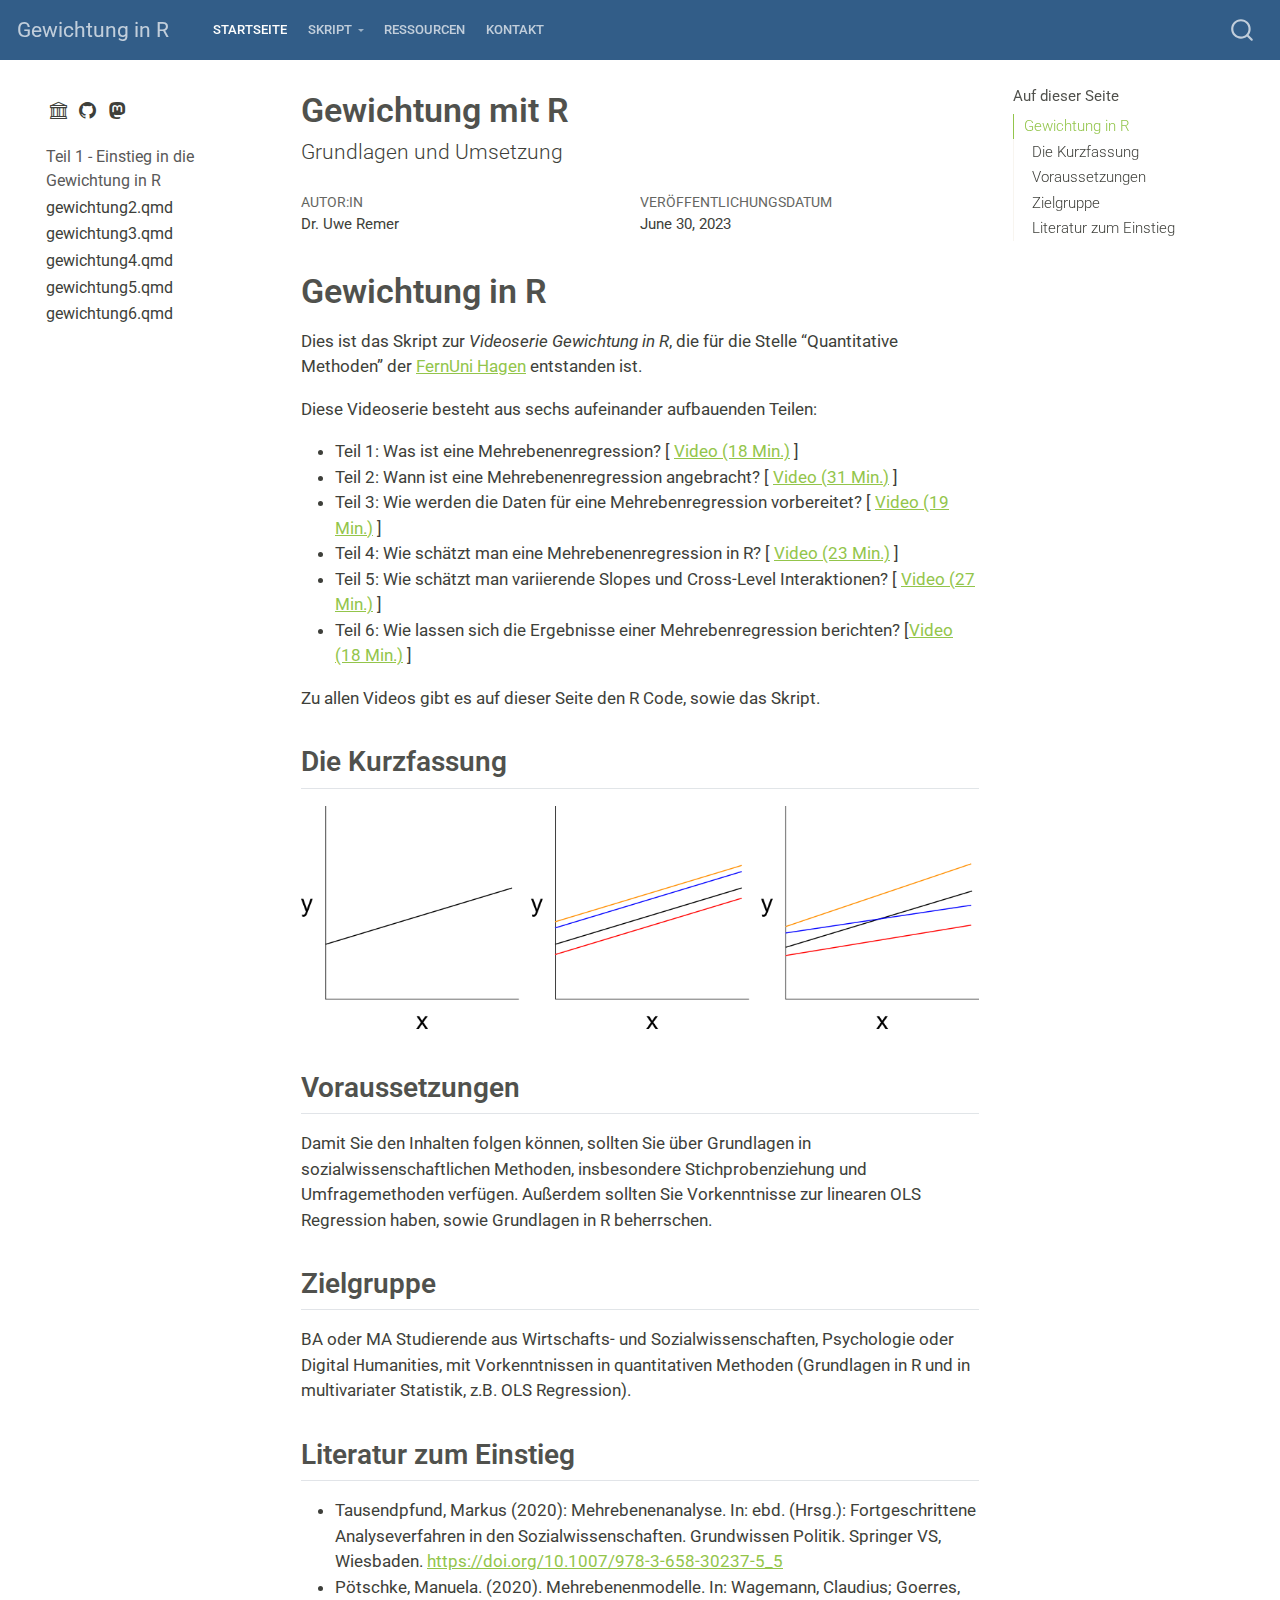
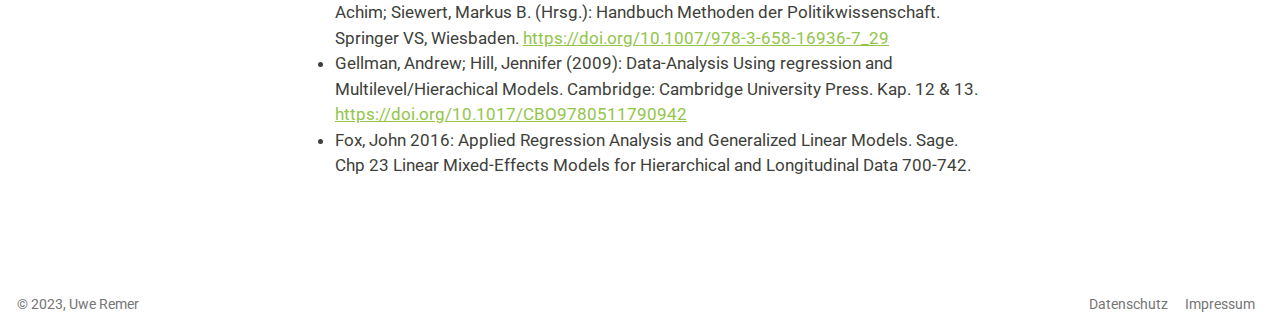
==== docs/index.html @ 3b548ae5 "init" ====
<!DOCTYPE html>
<html xmlns="http://www.w3.org/1999/xhtml" lang="de-DE" xml:lang="de-DE"><head>

<meta charset="utf-8">
<meta name="generator" content="quarto-1.2.269">

<meta name="viewport" content="width=device-width, initial-scale=1.0, user-scalable=yes">

<meta name="author" content="Dr.&nbsp;Uwe Remer">
<meta name="dcterms.date" content="2023-06-30">

<title>Gewichtung in R - Gewichtung mit R</title>
<style>
code{white-space: pre-wrap;}
span.smallcaps{font-variant: small-caps;}
div.columns{display: flex; gap: min(4vw, 1.5em);}
div.column{flex: auto; overflow-x: auto;}
div.hanging-indent{margin-left: 1.5em; text-indent: -1.5em;}
ul.task-list{list-style: none;}
ul.task-list li input[type="checkbox"] {
  width: 0.8em;
  margin: 0 0.8em 0.2em -1.6em;
  vertical-align: middle;
}
</style>


<script src="site_libs/quarto-nav/quarto-nav.js"></script>
<script src="site_libs/quarto-nav/headroom.min.js"></script>
<script src="site_libs/clipboard/clipboard.min.js"></script>
<script src="site_libs/quarto-search/autocomplete.umd.js"></script>
<script src="site_libs/quarto-search/fuse.min.js"></script>
<script src="site_libs/quarto-search/quarto-search.js"></script>
<meta name="quarto:offset" content="./">
<script src="site_libs/quarto-html/quarto.js"></script>
<script src="site_libs/quarto-html/popper.min.js"></script>
<script src="site_libs/quarto-html/tippy.umd.min.js"></script>
<script src="site_libs/quarto-html/anchor.min.js"></script>
<link href="site_libs/quarto-html/tippy.css" rel="stylesheet">
<link href="site_libs/quarto-html/quarto-syntax-highlighting.css" rel="stylesheet" id="quarto-text-highlighting-styles">
<script src="site_libs/bootstrap/bootstrap.min.js"></script>
<link href="site_libs/bootstrap/bootstrap-icons.css" rel="stylesheet">
<link href="site_libs/bootstrap/bootstrap.min.css" rel="stylesheet" id="quarto-bootstrap" data-mode="light">
<script id="quarto-search-options" type="application/json">{
  "location": "navbar",
  "copy-button": false,
  "collapse-after": 3,
  "panel-placement": "end",
  "type": "overlay",
  "limit": 20,
  "language": {
    "search-no-results-text": "Keine Treffer",
    "search-matching-documents-text": "Treffer",
    "search-copy-link-title": "Link in die Suche kopieren",
    "search-hide-matches-text": "Zusätzliche Treffer verbergen",
    "search-more-match-text": "weitere Treffer in diesem Dokument",
    "search-more-matches-text": "weitere Treffer in diesem Dokument",
    "search-clear-button-title": "Zurücksetzen",
    "search-detached-cancel-button-title": "Abbrechen",
    "search-submit-button-title": "Abschicken"
  }
}</script>


<link rel="stylesheet" href="styles.css">
<meta property="og:title" content="Gewichtung in R">
<meta property="og:description" content="6-teilige Videoreihe zum Thema Gewichtung in R">
<meta property="og:image" content="https://uweremer.github.io/gewichtung/Grafiken/gewichtung.png">
<meta property="og:site-name" content="Gewichtung in R">
<meta property="og:locale" content="de_DE">
<meta name="twitter:title" content="Gewichtung in R">
<meta name="twitter:description" content="6-teilige Videoreihe zum Thema Gewichtung in R">
<meta name="twitter:image" content="https://uweremer.github.io/gewichtung/Grafiken/gewichtung.png">
<meta name="twitter:creator" content="@uweremerbollow">
<meta name="twitter:card" content="summary_large_image">
</head>

<body class="nav-sidebar floating nav-fixed">

<div id="quarto-search-results"></div>
  <header id="quarto-header" class="headroom fixed-top">
    <nav class="navbar navbar-expand-lg navbar-dark ">
      <div class="navbar-container container-fluid">
      <div class="navbar-brand-container">
    <a class="navbar-brand" href="./index.html">
    <span class="navbar-title">Gewichtung in R</span>
    </a>
  </div>
          <button class="navbar-toggler" type="button" data-bs-toggle="collapse" data-bs-target="#navbarCollapse" aria-controls="navbarCollapse" aria-expanded="false" aria-label="Toggle navigation" onclick="if (window.quartoToggleHeadroom) { window.quartoToggleHeadroom(); }">
  <span class="navbar-toggler-icon"></span>
</button>
          <div class="collapse navbar-collapse" id="navbarCollapse">
            <ul class="navbar-nav navbar-nav-scroll me-auto">
  <li class="nav-item">
    <a class="nav-link active" href="./index.html" aria-current="page">
 <span class="menu-text">Startseite</span></a>
  </li>  
  <li class="nav-item dropdown ">
    <a class="nav-link dropdown-toggle" href="#" id="nav-menu-skript" role="button" data-bs-toggle="dropdown" aria-expanded="false">
 <span class="menu-text">Skript</span>
    </a>
    <ul class="dropdown-menu" aria-labelledby="nav-menu-skript">    
        <li>
    <a class="dropdown-item" href="./gewichtung1.html">
 <span class="dropdown-text">Teil 1 - Einstieg in die Gewichtung in R</span></a>
  </li>  
        <li class="dropdown-header">gewichtung2.qmd</li>
        <li class="dropdown-header">gewichtung3.qmd</li>
        <li class="dropdown-header">gewichtung4.qmd</li>
        <li class="dropdown-header">gewichtung5.qmd</li>
        <li class="dropdown-header">gewichtung6.qmd</li>
    </ul>
  </li>
  <li class="nav-item">
    <a class="nav-link" href="./ressourcen.qmd">
 <span class="menu-text">Ressourcen</span></a>
  </li>  
  <li class="nav-item">
    <a class="nav-link" href="./about.html">
 <span class="menu-text">Kontakt</span></a>
  </li>  
</ul>
              <div id="quarto-search" class="" title="Search"></div>
          </div> <!-- /navcollapse -->
      </div> <!-- /container-fluid -->
    </nav>
  <nav class="quarto-secondary-nav" data-bs-toggle="collapse" data-bs-target="#quarto-sidebar" aria-controls="quarto-sidebar" aria-expanded="false" aria-label="Toggle sidebar navigation" onclick="if (window.quartoToggleHeadroom) { window.quartoToggleHeadroom(); }">
    <div class="container-fluid d-flex justify-content-between">
      <h1 class="quarto-secondary-nav-title">Gewichtung mit R</h1>
      <button type="button" class="quarto-btn-toggle btn" aria-label="Show secondary navigation">
        <i class="bi bi-chevron-right"></i>
      </button>
    </div>
  </nav>
</header>
<!-- content -->
<div id="quarto-content" class="quarto-container page-columns page-rows-contents page-layout-article page-navbar">
<!-- sidebar -->
  <nav id="quarto-sidebar" class="sidebar collapse sidebar-navigation floating overflow-auto">
      <div class="mt-2 flex-shrink-0 align-items-center">
        <div class="sidebar-search">
        <div id="quarto-search" class="" title="Search"></div>
        </div>
        <div class="sidebar-tools-collapse tools-wide">
    <a href="https://www.sowi.uni-stuttgart.de/institut/team/Remer" title="" class="sidebar-tool px-1"><i class="bi bi-bank"></i></a>
    <a href="https://github.com/uweremer/gewichtung" title="" class="sidebar-tool px-1"><i class="bi bi-github"></i></a>
    <a href="https://fediscience.org/@uweremer" title="" class="sidebar-tool px-1"><i class="bi bi-mastodon"></i></a>
</div>
      </div>
    <div class="sidebar-menu-container"> 
    <ul class="list-unstyled mt-1">
        <li class="sidebar-item">
  <div class="sidebar-item-container"> 
  <a href="./gewichtung1.html" class="sidebar-item-text sidebar-link">Teil 1 - Einstieg in die Gewichtung in R</a>
  </div>
</li>
        <li class="sidebar-item">
  gewichtung2.qmd
  </li>
        <li class="sidebar-item">
  gewichtung3.qmd
  </li>
        <li class="sidebar-item">
  gewichtung4.qmd
  </li>
        <li class="sidebar-item">
  gewichtung5.qmd
  </li>
        <li class="sidebar-item">
  gewichtung6.qmd
  </li>
    </ul>
    </div>
</nav>
<!-- margin-sidebar -->
    <div id="quarto-margin-sidebar" class="sidebar margin-sidebar">
        <nav id="TOC" role="doc-toc" class="toc-active">
    <h2 id="toc-title">Auf dieser Seite</h2>
   
  <ul>
  <li><a href="#gewichtung-in-r" id="toc-gewichtung-in-r" class="nav-link active" data-scroll-target="#gewichtung-in-r">Gewichtung in R</a>
  <ul class="collapse">
  <li><a href="#die-kurzfassung" id="toc-die-kurzfassung" class="nav-link" data-scroll-target="#die-kurzfassung">Die Kurzfassung</a></li>
  <li><a href="#voraussetzungen" id="toc-voraussetzungen" class="nav-link" data-scroll-target="#voraussetzungen">Voraussetzungen</a></li>
  <li><a href="#zielgruppe" id="toc-zielgruppe" class="nav-link" data-scroll-target="#zielgruppe">Zielgruppe</a></li>
  <li><a href="#literatur-zum-einstieg" id="toc-literatur-zum-einstieg" class="nav-link" data-scroll-target="#literatur-zum-einstieg">Literatur zum Einstieg</a></li>
  </ul></li>
  </ul>
</nav>
    </div>
<!-- main -->
<main class="content" id="quarto-document-content">

<header id="title-block-header" class="quarto-title-block default">
<div class="quarto-title">
<h1 class="title d-none d-lg-block">Gewichtung mit R</h1>
<p class="subtitle lead">Grundlagen und Umsetzung</p>
</div>



<div class="quarto-title-meta">

    <div>
    <div class="quarto-title-meta-heading">Autor:in</div>
    <div class="quarto-title-meta-contents">
             <p>Dr.&nbsp;Uwe Remer </p>
          </div>
  </div>
    
    <div>
    <div class="quarto-title-meta-heading">Veröffentlichungsdatum</div>
    <div class="quarto-title-meta-contents">
      <p class="date">June 30, 2023</p>
    </div>
  </div>
  
    
  </div>
  

</header>

<section id="gewichtung-in-r" class="level1">
<h1>Gewichtung in R</h1>
<p>Dies ist das Skript zur <em>Videoserie Gewichtung in R</em>, die für die Stelle “Quantitative Methoden” der <a href="https://www.fernuni-hagen.de/">FernUni Hagen</a> entstanden ist.</p>
<p>Diese Videoserie besteht aus sechs aufeinander aufbauenden Teilen:</p>
<ul>
<li>Teil 1: Was ist eine Mehrebenenregression? [ <a href="https://video.fernuni-hagen.de/Play/6076">Video (18 Min.)</a> ]</li>
<li>Teil 2: Wann ist eine Mehrebenenregression angebracht? [ <a href="https://video.fernuni-hagen.de/Play/6077">Video (31 Min.)</a> ]</li>
<li>Teil 3: Wie werden die Daten für eine Mehrebenregression vorbereitet? [ <a href="https://video.fernuni-hagen.de/Play/6078">Video (19 Min.)</a> ]</li>
<li>Teil 4: Wie schätzt man eine Mehrebenenregression in R? [ <a href="https://video.fernuni-hagen.de/Play/6089">Video (23 Min.)</a> ]</li>
<li>Teil 5: Wie schätzt man variierende Slopes und Cross-Level Interaktionen? [ <a href="https://video.fernuni-hagen.de/Play/6147">Video (27 Min.)</a> ]</li>
<li>Teil 6: Wie lassen sich die Ergebnisse einer Mehrebenregression berichten? [<a href="https://video.fernuni-hagen.de/Play/6148">Video (18 Min.)</a> ]</li>
</ul>
<p>Zu allen Videos gibt es auf dieser Seite den R Code, sowie das Skript.</p>
<section id="die-kurzfassung" class="level2">
<h2 class="anchored" data-anchor-id="die-kurzfassung">Die Kurzfassung</h2>
<div class="quarto-figure quarto-figure-left">
<figure class="figure">
<p><img src="./Grafiken/varianten.png" class="img-fluid figure-img"></p>
</figure>
</div>
</section>
<section id="voraussetzungen" class="level2">
<h2 class="anchored" data-anchor-id="voraussetzungen">Voraussetzungen</h2>
<p>Damit Sie den Inhalten folgen können, sollten Sie über Grundlagen in sozialwissenschaftlichen Methoden, insbesondere Stichprobenziehung und Umfragemethoden verfügen. Außerdem sollten Sie Vorkenntnisse zur linearen OLS Regression haben, sowie Grundlagen in R beherrschen.</p>
</section>
<section id="zielgruppe" class="level2">
<h2 class="anchored" data-anchor-id="zielgruppe">Zielgruppe</h2>
<p>BA oder MA Studierende aus Wirtschafts- und Sozialwissenschaften, Psychologie oder Digital Humanities, mit Vorkenntnissen in quantitativen Methoden (Grundlagen in R und in multivariater Statistik, z.B. OLS Regression).</p>
</section>
<section id="literatur-zum-einstieg" class="level2">
<h2 class="anchored" data-anchor-id="literatur-zum-einstieg">Literatur zum Einstieg</h2>
<ul>
<li>Tausendpfund, Markus (2020): Mehrebenenanalyse. In: ebd. (Hrsg.): Fortgeschrittene Analyseverfahren in den Sozialwissenschaften. Grundwissen Politik. Springer VS, Wiesbaden. <a href="https://doi.org/10.1007/978-3-658-30237-5_5" class="uri">https://doi.org/10.1007/978-3-658-30237-5_5</a></li>
<li>Pötschke, Manuela. (2020). Mehrebenenmodelle. In: Wagemann, Claudius; Goerres, Achim; Siewert, Markus B. (Hrsg.): Handbuch Methoden der Politikwissenschaft. Springer VS, Wiesbaden. <a href="https://doi.org/10.1007/978-3-658-16936-7_29" class="uri">https://doi.org/10.1007/978-3-658-16936-7_29</a></li>
<li>Gellman, Andrew; Hill, Jennifer (2009): Data-Analysis Using regression and Multilevel/Hierachical Models. Cambridge: Cambridge University Press. Kap. 12 &amp; 13. <a href="https://doi.org/10.1017/CBO9780511790942" class="uri">https://doi.org/10.1017/CBO9780511790942</a></li>
<li>Fox, John 2016: Applied Regression Analysis and Generalized Linear Models. Sage. Chp 23 Linear Mixed-Effects Models for Hierarchical and Longitudinal Data 700-742.</li>
</ul>


</section>
</section>

</main> <!-- /main -->
<script id="quarto-html-after-body" type="application/javascript">
window.document.addEventListener("DOMContentLoaded", function (event) {
  const toggleBodyColorMode = (bsSheetEl) => {
    const mode = bsSheetEl.getAttribute("data-mode");
    const bodyEl = window.document.querySelector("body");
    if (mode === "dark") {
      bodyEl.classList.add("quarto-dark");
      bodyEl.classList.remove("quarto-light");
    } else {
      bodyEl.classList.add("quarto-light");
      bodyEl.classList.remove("quarto-dark");
    }
  }
  const toggleBodyColorPrimary = () => {
    const bsSheetEl = window.document.querySelector("link#quarto-bootstrap");
    if (bsSheetEl) {
      toggleBodyColorMode(bsSheetEl);
    }
  }
  toggleBodyColorPrimary();  
  const icon = "";
  const anchorJS = new window.AnchorJS();
  anchorJS.options = {
    placement: 'right',
    icon: icon
  };
  anchorJS.add('.anchored');
  const clipboard = new window.ClipboardJS('.code-copy-button', {
    target: function(trigger) {
      return trigger.previousElementSibling;
    }
  });
  clipboard.on('success', function(e) {
    // button target
    const button = e.trigger;
    // don't keep focus
    button.blur();
    // flash "checked"
    button.classList.add('code-copy-button-checked');
    var currentTitle = button.getAttribute("title");
    button.setAttribute("title", "Kopiert");
    let tooltip;
    if (window.bootstrap) {
      button.setAttribute("data-bs-toggle", "tooltip");
      button.setAttribute("data-bs-placement", "left");
      button.setAttribute("data-bs-title", "Kopiert");
      tooltip = new bootstrap.Tooltip(button, 
        { trigger: "manual", 
          customClass: "code-copy-button-tooltip",
          offset: [0, -8]});
      tooltip.show();    
    }
    setTimeout(function() {
      if (tooltip) {
        tooltip.hide();
        button.removeAttribute("data-bs-title");
        button.removeAttribute("data-bs-toggle");
        button.removeAttribute("data-bs-placement");
      }
      button.setAttribute("title", currentTitle);
      button.classList.remove('code-copy-button-checked');
    }, 1000);
    // clear code selection
    e.clearSelection();
  });
  function tippyHover(el, contentFn) {
    const config = {
      allowHTML: true,
      content: contentFn,
      maxWidth: 500,
      delay: 100,
      arrow: false,
      appendTo: function(el) {
          return el.parentElement;
      },
      interactive: true,
      interactiveBorder: 10,
      theme: 'quarto',
      placement: 'bottom-start'
    };
    window.tippy(el, config); 
  }
  const noterefs = window.document.querySelectorAll('a[role="doc-noteref"]');
  for (var i=0; i<noterefs.length; i++) {
    const ref = noterefs[i];
    tippyHover(ref, function() {
      // use id or data attribute instead here
      let href = ref.getAttribute('data-footnote-href') || ref.getAttribute('href');
      try { href = new URL(href).hash; } catch {}
      const id = href.replace(/^#\/?/, "");
      const note = window.document.getElementById(id);
      return note.innerHTML;
    });
  }
  const findCites = (el) => {
    const parentEl = el.parentElement;
    if (parentEl) {
      const cites = parentEl.dataset.cites;
      if (cites) {
        return {
          el,
          cites: cites.split(' ')
        };
      } else {
        return findCites(el.parentElement)
      }
    } else {
      return undefined;
    }
  };
  var bibliorefs = window.document.querySelectorAll('a[role="doc-biblioref"]');
  for (var i=0; i<bibliorefs.length; i++) {
    const ref = bibliorefs[i];
    const citeInfo = findCites(ref);
    if (citeInfo) {
      tippyHover(citeInfo.el, function() {
        var popup = window.document.createElement('div');
        citeInfo.cites.forEach(function(cite) {
          var citeDiv = window.document.createElement('div');
          citeDiv.classList.add('hanging-indent');
          citeDiv.classList.add('csl-entry');
          var biblioDiv = window.document.getElementById('ref-' + cite);
          if (biblioDiv) {
            citeDiv.innerHTML = biblioDiv.innerHTML;
          }
          popup.appendChild(citeDiv);
        });
        return popup.innerHTML;
      });
    }
  }
    var localhostRegex = new RegExp(/^(?:http|https):\/\/localhost\:?[0-9]*\//);
      var filterRegex = new RegExp(/^(?:http:|https:)\/\.github\.io\/uweremer/);
    var isInternal = (href) => {
        return filterRegex.test(href) || localhostRegex.test(href);
    }
    // Inspect non-navigation links and adorn them if external
    var links = window.document.querySelectorAll('a:not(.nav-link):not(.navbar-brand):not(.toc-action):not(.sidebar-link):not(.sidebar-item-toggle):not(.pagination-link):not(.no-external):not([aria-hidden]):not(.dropdown-item)');
    for (var i=0; i<links.length; i++) {
      const link = links[i];
      if (!isInternal(link.href)) {
          // target, if specified
          link.setAttribute("target", "_blank");
      }
    }
});
</script>
</div> <!-- /content -->
<footer class="footer">
  <div class="nav-footer">
    <div class="nav-footer-left">© 2023, Uwe Remer</div>   
    <div class="nav-footer-right">
      <ul class="footer-items list-unstyled">
    <li class="nav-item">
    <a class="nav-link" href="./datenschutz.html">Datenschutz</a>
  </li>  
    <li class="nav-item">
    <a class="nav-link" href="./about.html">Impressum</a>
  </li>  
</ul>
    </div>
  </div>
</footer>



</body></html>
---- docs/site_libs/quarto-html/tippy.css ----
.tippy-box[data-animation=fade][data-state=hidden]{opacity:0}[data-tippy-root]{max-width:calc(100vw - 10px)}.tippy-box{position:relative;background-color:#333;color:#fff;border-radius:4px;font-size:14px;line-height:1.4;white-space:normal;outline:0;transition-property:transform,visibility,opacity}.tippy-box[data-placement^=top]>.tippy-arrow{bottom:0}.tippy-box[data-placement^=top]>.tippy-arrow:before{bottom:-7px;left:0;border-width:8px 8px 0;border-top-color:initial;transform-origin:center top}.tippy-box[data-placement^=bottom]>.tippy-arrow{top:0}.tippy-box[data-placement^=bottom]>.tippy-arrow:before{top:-7px;left:0;border-width:0 8px 8px;border-bottom-color:initial;transform-origin:center bottom}.tippy-box[data-placement^=left]>.tippy-arrow{right:0}.tippy-box[data-placement^=left]>.tippy-arrow:before{border-width:8px 0 8px 8px;border-left-color:initial;right:-7px;transform-origin:center left}.tippy-box[data-placement^=right]>.tippy-arrow{left:0}.tippy-box[data-placement^=right]>.tippy-arrow:before{left:-7px;border-width:8px 8px 8px 0;border-right-color:initial;transform-origin:center right}.tippy-box[data-inertia][data-state=visible]{transition-timing-function:cubic-bezier(.54,1.5,.38,1.11)}.tippy-arrow{width:16px;height:16px;color:#333}.tippy-arrow:before{content:"";position:absolute;border-color:transparent;border-style:solid}.tippy-content{position:relative;padding:5px 9px;z-index:1}
---- docs/site_libs/quarto-html/quarto-syntax-highlighting.css ----
/* quarto syntax highlight colors */
:root {
  --quarto-hl-ot-color: #003B4F;
  --quarto-hl-at-color: #657422;
  --quarto-hl-ss-color: #20794D;
  --quarto-hl-an-color: #5E5E5E;
  --quarto-hl-fu-color: #4758AB;
  --quarto-hl-st-color: #20794D;
  --quarto-hl-cf-color: #003B4F;
  --quarto-hl-op-color: #5E5E5E;
  --quarto-hl-er-color: #AD0000;
  --quarto-hl-bn-color: #AD0000;
  --quarto-hl-al-color: #AD0000;
  --quarto-hl-va-color: #111111;
  --quarto-hl-bu-color: inherit;
  --quarto-hl-ex-color: inherit;
  --quarto-hl-pp-color: #AD0000;
  --quarto-hl-in-color: #5E5E5E;
  --quarto-hl-vs-color: #20794D;
  --quarto-hl-wa-color: #5E5E5E;
  --quarto-hl-do-color: #5E5E5E;
  --quarto-hl-im-color: #00769E;
  --quarto-hl-ch-color: #20794D;
  --quarto-hl-dt-color: #AD0000;
  --quarto-hl-fl-color: #AD0000;
  --quarto-hl-co-color: #5E5E5E;
  --quarto-hl-cv-color: #5E5E5E;
  --quarto-hl-cn-color: #8f5902;
  --quarto-hl-sc-color: #5E5E5E;
  --quarto-hl-dv-color: #AD0000;
  --quarto-hl-kw-color: #003B4F;
}

/* other quarto variables */
:root {
  --quarto-font-monospace: SFMono-Regular, Menlo, Monaco, Consolas, "Liberation Mono", "Courier New", monospace;
}

pre > code.sourceCode > span {
  color: #003B4F;
}

code span {
  color: #003B4F;
}

code.sourceCode > span {
  color: #003B4F;
}

div.sourceCode,
div.sourceCode pre.sourceCode {
  color: #003B4F;
}

code span.ot {
  color: #003B4F;
  font-style: inherit;
}

code span.at {
  color: #657422;
  font-style: inherit;
}

code span.ss {
  color: #20794D;
  font-style: inherit;
}

code span.an {
  color: #5E5E5E;
  font-style: inherit;
}

code span.fu {
  color: #4758AB;
  font-style: inherit;
}

code span.st {
  color: #20794D;
  font-style: inherit;
}

code span.cf {
  color: #003B4F;
  font-style: inherit;
}

code span.op {
  color: #5E5E5E;
  font-style: inherit;
}

code span.er {
  color: #AD0000;
  font-style: inherit;
}

code span.bn {
  color: #AD0000;
  font-style: inherit;
}

code span.al {
  color: #AD0000;
  font-style: inherit;
}

code span.va {
  color: #111111;
  font-style: inherit;
}

code span.bu {
  font-style: inherit;
}

code span.ex {
  font-style: inherit;
}

code span.pp {
  color: #AD0000;
  font-style: inherit;
}

code span.in {
  color: #5E5E5E;
  font-style: inherit;
}

code span.vs {
  color: #20794D;
  font-style: inherit;
}

code span.wa {
  color: #5E5E5E;
  font-style: italic;
}

code span.do {
  color: #5E5E5E;
  font-style: italic;
}

code span.im {
  color: #00769E;
  font-style: inherit;
}

code span.ch {
  color: #20794D;
  font-style: inherit;
}

code span.dt {
  color: #AD0000;
  font-style: inherit;
}

code span.fl {
  color: #AD0000;
  font-style: inherit;
}

code span.co {
  color: #5E5E5E;
  font-style: inherit;
}

code span.cv {
  color: #5E5E5E;
  font-style: italic;
}

code span.cn {
  color: #8f5902;
  font-style: inherit;
}

code span.sc {
  color: #5E5E5E;
  font-style: inherit;
}

code span.dv {
  color: #AD0000;
  font-style: inherit;
}

code span.kw {
  color: #003B4F;
  font-style: inherit;
}

.prevent-inlining {
  content: "</";
}

/*# sourceMappingURL=debc5d5d77c3f9108843748ff7464032.css.map */
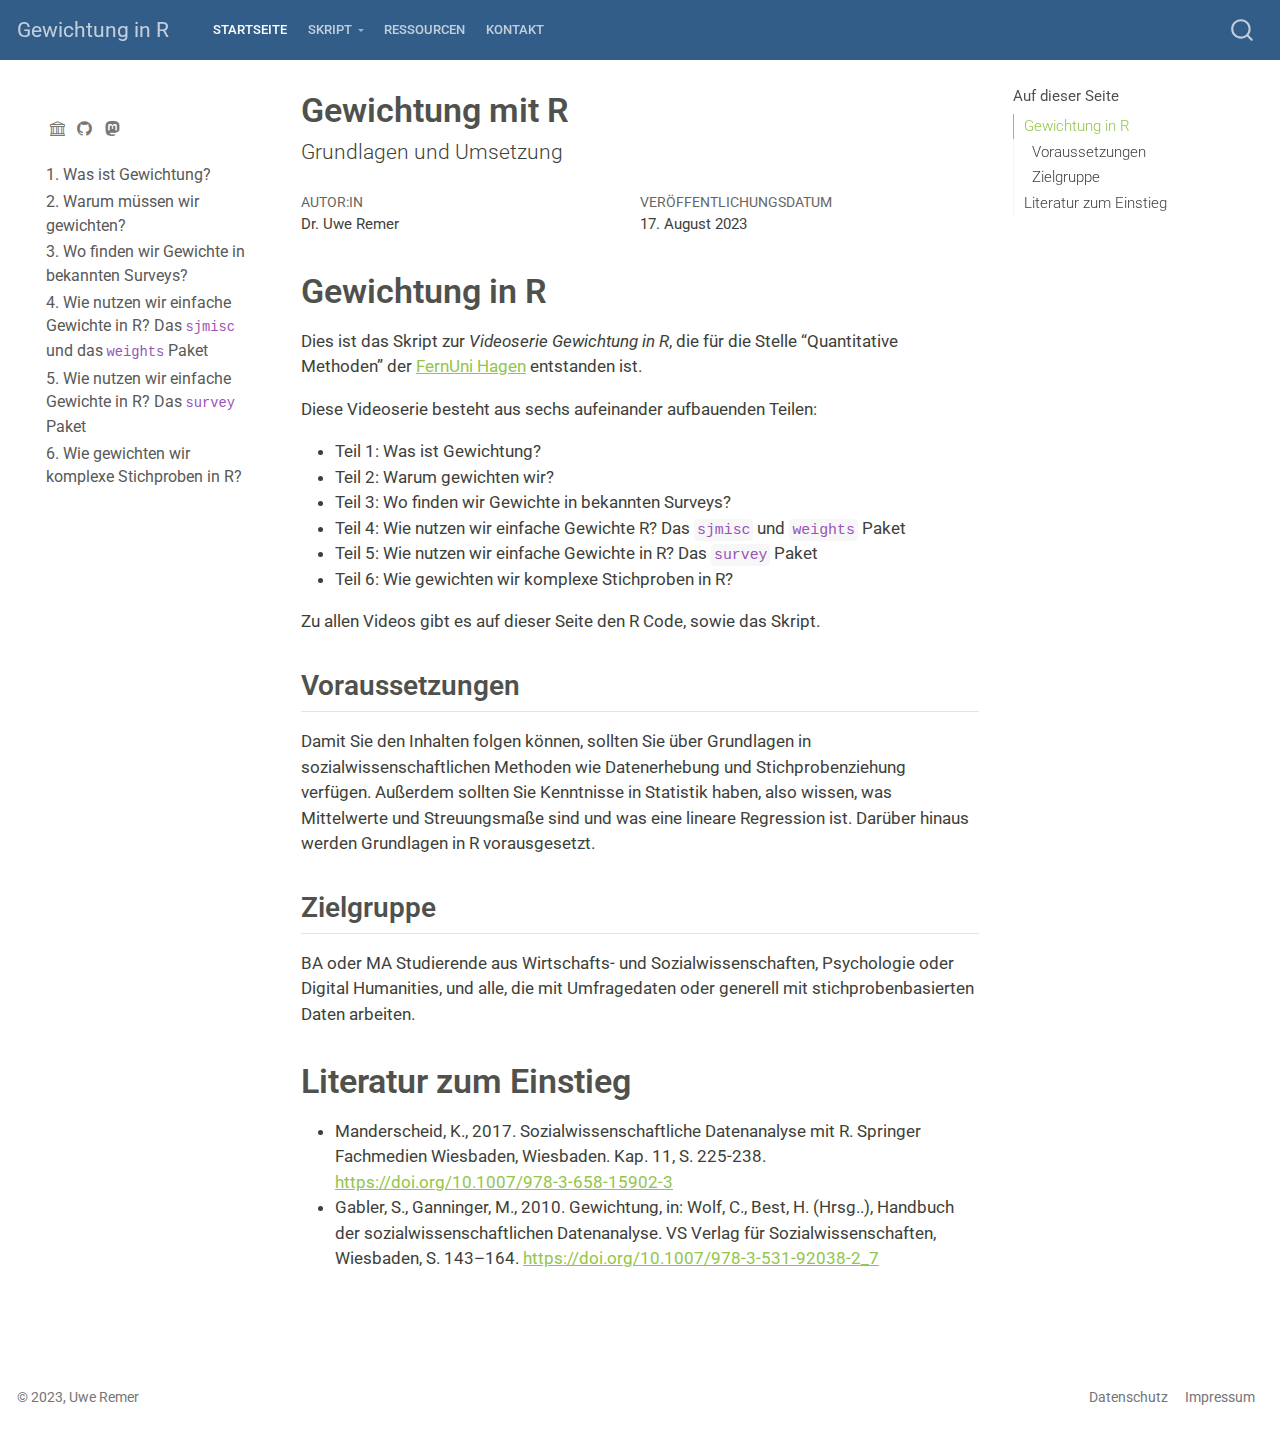
==== commit 26ae8b1a: "done" ====
--- a/docs/index.html
+++ b/docs/index.html
@@ -2,12 +2,11 @@
 <html xmlns="http://www.w3.org/1999/xhtml" lang="de-DE" xml:lang="de-DE"><head>
 
 <meta charset="utf-8">
-<meta name="generator" content="quarto-1.2.269">
+<meta name="generator" content="quarto-1.3.353">
 
 <meta name="viewport" content="width=device-width, initial-scale=1.0, user-scalable=yes">
 
 <meta name="author" content="Dr.&nbsp;Uwe Remer">
-<meta name="dcterms.date" content="2023-06-30">
 
 <title>Gewichtung in R - Gewichtung mit R</title>
 <style>
@@ -19,7 +18,7 @@
 ul.task-list{list-style: none;}
 ul.task-list li input[type="checkbox"] {
   width: 0.8em;
-  margin: 0 0.8em 0.2em -1.6em;
+  margin: 0 0.8em 0.2em -1em; /* quarto-specific, see https://github.com/quarto-dev/quarto-cli/issues/4556 */ 
   vertical-align: middle;
 }
 </style>
@@ -86,49 +85,71 @@
     <span class="navbar-title">Gewichtung in R</span>
     </a>
   </div>
-          <button class="navbar-toggler" type="button" data-bs-toggle="collapse" data-bs-target="#navbarCollapse" aria-controls="navbarCollapse" aria-expanded="false" aria-label="Toggle navigation" onclick="if (window.quartoToggleHeadroom) { window.quartoToggleHeadroom(); }">
+            <div id="quarto-search" class="" title="Suchen"></div>
+          <button class="navbar-toggler" type="button" data-bs-toggle="collapse" data-bs-target="#navbarCollapse" aria-controls="navbarCollapse" aria-expanded="false" aria-label="Navigation umschalten" onclick="if (window.quartoToggleHeadroom) { window.quartoToggleHeadroom(); }">
   <span class="navbar-toggler-icon"></span>
 </button>
           <div class="collapse navbar-collapse" id="navbarCollapse">
             <ul class="navbar-nav navbar-nav-scroll me-auto">
   <li class="nav-item">
-    <a class="nav-link active" href="./index.html" aria-current="page">
+    <a class="nav-link active" href="./index.html" rel="" target="" aria-current="page">
  <span class="menu-text">Startseite</span></a>
   </li>  
   <li class="nav-item dropdown ">
-    <a class="nav-link dropdown-toggle" href="#" id="nav-menu-skript" role="button" data-bs-toggle="dropdown" aria-expanded="false">
+    <a class="nav-link dropdown-toggle" href="#" id="nav-menu-skript" role="button" data-bs-toggle="dropdown" aria-expanded="false" rel="" target="">
  <span class="menu-text">Skript</span>
     </a>
     <ul class="dropdown-menu" aria-labelledby="nav-menu-skript">    
         <li>
-    <a class="dropdown-item" href="./gewichtung1.html">
- <span class="dropdown-text">Teil 1 - Einstieg in die Gewichtung in R</span></a>
-  </li>  
-        <li class="dropdown-header">gewichtung2.qmd</li>
-        <li class="dropdown-header">gewichtung3.qmd</li>
-        <li class="dropdown-header">gewichtung4.qmd</li>
-        <li class="dropdown-header">gewichtung5.qmd</li>
-        <li class="dropdown-header">gewichtung6.qmd</li>
+    <a class="dropdown-item" href="./gewichtung1.html" rel="" target="">
+ <span class="dropdown-text">1. Was ist Gewichtung?</span></a>
+  </li>  
+        <li>
+    <a class="dropdown-item" href="./gewichtung2.html" rel="" target="">
+ <span class="dropdown-text">2. Warum müssen wir gewichten?</span></a>
+  </li>  
+        <li>
+    <a class="dropdown-item" href="./gewichtung3.html" rel="" target="">
+ <span class="dropdown-text">3. Wo finden wir Gewichte in bekannten Surveys?</span></a>
+  </li>  
+        <li>
+    <a class="dropdown-item" href="./gewichtung4.html" rel="" target="">
+ <span class="dropdown-text">4. Wie nutzen wir einfache Gewichte in R? Das <code>sjmisc</code> und das <code>weights</code> Paket</span></a>
+  </li>  
+        <li>
+    <a class="dropdown-item" href="./gewichtung5.html" rel="" target="">
+ <span class="dropdown-text">5. Wie nutzen wir einfache Gewichte in R? Das <code>survey</code> Paket</span></a>
+  </li>  
+        <li>
+    <a class="dropdown-item" href="./gewichtung6.html" rel="" target="">
+ <span class="dropdown-text">6. Wie gewichten wir komplexe Stichproben in R?</span></a>
+  </li>  
     </ul>
   </li>
   <li class="nav-item">
-    <a class="nav-link" href="./ressourcen.qmd">
+    <a class="nav-link" href="./ressourcen.html" rel="" target="">
  <span class="menu-text">Ressourcen</span></a>
   </li>  
   <li class="nav-item">
-    <a class="nav-link" href="./about.html">
+    <a class="nav-link" href="./about.html" rel="" target="">
  <span class="menu-text">Kontakt</span></a>
   </li>  
 </ul>
-              <div id="quarto-search" class="" title="Search"></div>
+            <div class="quarto-navbar-tools ms-auto">
+</div>
           </div> <!-- /navcollapse -->
       </div> <!-- /container-fluid -->
     </nav>
-  <nav class="quarto-secondary-nav" data-bs-toggle="collapse" data-bs-target="#quarto-sidebar" aria-controls="quarto-sidebar" aria-expanded="false" aria-label="Toggle sidebar navigation" onclick="if (window.quartoToggleHeadroom) { window.quartoToggleHeadroom(); }">
-    <div class="container-fluid d-flex justify-content-between">
-      <h1 class="quarto-secondary-nav-title">Gewichtung mit R</h1>
-      <button type="button" class="quarto-btn-toggle btn" aria-label="Show secondary navigation">
-        <i class="bi bi-chevron-right"></i>
+  <nav class="quarto-secondary-nav">
+    <div class="container-fluid d-flex">
+      <button type="button" class="quarto-btn-toggle btn" data-bs-toggle="collapse" data-bs-target="#quarto-sidebar,#quarto-sidebar-glass" aria-controls="quarto-sidebar" aria-expanded="false" aria-label="Seitenleiste umschalten" onclick="if (window.quartoToggleHeadroom) { window.quartoToggleHeadroom(); }">
+        <i class="bi bi-layout-text-sidebar-reverse"></i>
+      </button>
+      <nav class="quarto-page-breadcrumbs" aria-label="breadcrumb"><ol class="breadcrumb"><li class="breadcrumb-item">Gewichtung mit R</li></ol></nav>
+      <a class="flex-grow-1" role="button" data-bs-toggle="collapse" data-bs-target="#quarto-sidebar,#quarto-sidebar-glass" aria-controls="quarto-sidebar" aria-expanded="false" aria-label="Seitenleiste umschalten" onclick="if (window.quartoToggleHeadroom) { window.quartoToggleHeadroom(); }">      
+      </a>
+      <button type="button" class="btn quarto-search-button" aria-label="Suchen" onclick="window.quartoOpenSearch();">
+        <i class="bi bi-search"></i>
       </button>
     </div>
   </nav>
@@ -136,42 +157,59 @@
 <!-- content -->
 <div id="quarto-content" class="quarto-container page-columns page-rows-contents page-layout-article page-navbar">
 <!-- sidebar -->
-  <nav id="quarto-sidebar" class="sidebar collapse sidebar-navigation floating overflow-auto">
-      <div class="mt-2 flex-shrink-0 align-items-center">
+  <nav id="quarto-sidebar" class="sidebar collapse collapse-horizontal sidebar-navigation floating overflow-auto">
+        <div class="mt-2 flex-shrink-0 align-items-center">
         <div class="sidebar-search">
-        <div id="quarto-search" class="" title="Search"></div>
+        <div id="quarto-search" class="" title="Suchen"></div>
+        </div>
         </div>
         <div class="sidebar-tools-collapse tools-wide">
-    <a href="https://www.sowi.uni-stuttgart.de/institut/team/Remer" title="" class="sidebar-tool px-1"><i class="bi bi-bank"></i></a>
-    <a href="https://github.com/uweremer/gewichtung" title="" class="sidebar-tool px-1"><i class="bi bi-github"></i></a>
-    <a href="https://fediscience.org/@uweremer" title="" class="sidebar-tool px-1"><i class="bi bi-mastodon"></i></a>
+    <a href="https://www.sowi.uni-stuttgart.de/institut/team/Remer" title="" class="quarto-navigation-tool px-1" aria-label=""><i class="bi bi-bank"></i></a>
+    <a href="https://github.com/uweremer/gewichtung" title="" class="quarto-navigation-tool px-1" aria-label=""><i class="bi bi-github"></i></a>
+    <a href="https://fediscience.org/@uweremer" title="" class="quarto-navigation-tool px-1" aria-label=""><i class="bi bi-mastodon"></i></a>
 </div>
-      </div>
     <div class="sidebar-menu-container"> 
     <ul class="list-unstyled mt-1">
         <li class="sidebar-item">
   <div class="sidebar-item-container"> 
-  <a href="./gewichtung1.html" class="sidebar-item-text sidebar-link">Teil 1 - Einstieg in die Gewichtung in R</a>
+  <a href="./gewichtung1.html" class="sidebar-item-text sidebar-link">
+ <span class="menu-text">1. Was ist Gewichtung?</span></a>
   </div>
 </li>
         <li class="sidebar-item">
-  gewichtung2.qmd
-  </li>
+  <div class="sidebar-item-container"> 
+  <a href="./gewichtung2.html" class="sidebar-item-text sidebar-link">
+ <span class="menu-text">2. Warum müssen wir gewichten?</span></a>
+  </div>
+</li>
         <li class="sidebar-item">
-  gewichtung3.qmd
-  </li>
+  <div class="sidebar-item-container"> 
+  <a href="./gewichtung3.html" class="sidebar-item-text sidebar-link">
+ <span class="menu-text">3. Wo finden wir Gewichte in bekannten Surveys?</span></a>
+  </div>
+</li>
         <li class="sidebar-item">
-  gewichtung4.qmd
-  </li>
+  <div class="sidebar-item-container"> 
+  <a href="./gewichtung4.html" class="sidebar-item-text sidebar-link">
+ <span class="menu-text">4. Wie nutzen wir einfache Gewichte in R? Das <code>sjmisc</code> und das <code>weights</code> Paket</span></a>
+  </div>
+</li>
         <li class="sidebar-item">
-  gewichtung5.qmd
-  </li>
+  <div class="sidebar-item-container"> 
+  <a href="./gewichtung5.html" class="sidebar-item-text sidebar-link">
+ <span class="menu-text">5. Wie nutzen wir einfache Gewichte in R? Das <code>survey</code> Paket</span></a>
+  </div>
+</li>
         <li class="sidebar-item">
-  gewichtung6.qmd
-  </li>
+  <div class="sidebar-item-container"> 
+  <a href="./gewichtung6.html" class="sidebar-item-text sidebar-link">
+ <span class="menu-text">6. Wie gewichten wir komplexe Stichproben in R?</span></a>
+  </div>
+</li>
     </ul>
     </div>
 </nav>
+<div id="quarto-sidebar-glass" data-bs-toggle="collapse" data-bs-target="#quarto-sidebar,#quarto-sidebar-glass"></div>
 <!-- margin-sidebar -->
     <div id="quarto-margin-sidebar" class="sidebar margin-sidebar">
         <nav id="TOC" role="doc-toc" class="toc-active">
@@ -180,11 +218,10 @@
   <ul>
   <li><a href="#gewichtung-in-r" id="toc-gewichtung-in-r" class="nav-link active" data-scroll-target="#gewichtung-in-r">Gewichtung in R</a>
   <ul class="collapse">
-  <li><a href="#die-kurzfassung" id="toc-die-kurzfassung" class="nav-link" data-scroll-target="#die-kurzfassung">Die Kurzfassung</a></li>
   <li><a href="#voraussetzungen" id="toc-voraussetzungen" class="nav-link" data-scroll-target="#voraussetzungen">Voraussetzungen</a></li>
   <li><a href="#zielgruppe" id="toc-zielgruppe" class="nav-link" data-scroll-target="#zielgruppe">Zielgruppe</a></li>
+  </ul></li>
   <li><a href="#literatur-zum-einstieg" id="toc-literatur-zum-einstieg" class="nav-link" data-scroll-target="#literatur-zum-einstieg">Literatur zum Einstieg</a></li>
-  </ul></li>
   </ul>
 </nav>
     </div>
@@ -193,7 +230,7 @@
 
 <header id="title-block-header" class="quarto-title-block default">
 <div class="quarto-title">
-<h1 class="title d-none d-lg-block">Gewichtung mit R</h1>
+<h1 class="title">Gewichtung mit R</h1>
 <p class="subtitle lead">Grundlagen und Umsetzung</p>
 </div>
 
@@ -211,7 +248,7 @@
     <div>
     <div class="quarto-title-meta-heading">Veröffentlichungsdatum</div>
     <div class="quarto-title-meta-contents">
-      <p class="date">June 30, 2023</p>
+      <p class="date">17. August 2023</p>
     </div>
   </div>
   
@@ -226,41 +263,31 @@
 <p>Dies ist das Skript zur <em>Videoserie Gewichtung in R</em>, die für die Stelle “Quantitative Methoden” der <a href="https://www.fernuni-hagen.de/">FernUni Hagen</a> entstanden ist.</p>
 <p>Diese Videoserie besteht aus sechs aufeinander aufbauenden Teilen:</p>
 <ul>
-<li>Teil 1: Was ist eine Mehrebenenregression? [ <a href="https://video.fernuni-hagen.de/Play/6076">Video (18 Min.)</a> ]</li>
-<li>Teil 2: Wann ist eine Mehrebenenregression angebracht? [ <a href="https://video.fernuni-hagen.de/Play/6077">Video (31 Min.)</a> ]</li>
-<li>Teil 3: Wie werden die Daten für eine Mehrebenregression vorbereitet? [ <a href="https://video.fernuni-hagen.de/Play/6078">Video (19 Min.)</a> ]</li>
-<li>Teil 4: Wie schätzt man eine Mehrebenenregression in R? [ <a href="https://video.fernuni-hagen.de/Play/6089">Video (23 Min.)</a> ]</li>
-<li>Teil 5: Wie schätzt man variierende Slopes und Cross-Level Interaktionen? [ <a href="https://video.fernuni-hagen.de/Play/6147">Video (27 Min.)</a> ]</li>
-<li>Teil 6: Wie lassen sich die Ergebnisse einer Mehrebenregression berichten? [<a href="https://video.fernuni-hagen.de/Play/6148">Video (18 Min.)</a> ]</li>
+<li>Teil 1: Was ist Gewichtung?</li>
+<li>Teil 2: Warum gewichten wir?</li>
+<li>Teil 3: Wo finden wir Gewichte in bekannten Surveys?</li>
+<li>Teil 4: Wie nutzen wir einfache Gewichte R? Das <code>sjmisc</code> und <code>weights</code> Paket</li>
+<li>Teil 5: Wie nutzen wir einfache Gewichte in R? Das <code>survey</code> Paket</li>
+<li>Teil 6: Wie gewichten wir komplexe Stichproben in R?</li>
 </ul>
 <p>Zu allen Videos gibt es auf dieser Seite den R Code, sowie das Skript.</p>
-<section id="die-kurzfassung" class="level2">
-<h2 class="anchored" data-anchor-id="die-kurzfassung">Die Kurzfassung</h2>
-<div class="quarto-figure quarto-figure-left">
-<figure class="figure">
-<p><img src="./Grafiken/varianten.png" class="img-fluid figure-img"></p>
-</figure>
-</div>
-</section>
 <section id="voraussetzungen" class="level2">
 <h2 class="anchored" data-anchor-id="voraussetzungen">Voraussetzungen</h2>
-<p>Damit Sie den Inhalten folgen können, sollten Sie über Grundlagen in sozialwissenschaftlichen Methoden, insbesondere Stichprobenziehung und Umfragemethoden verfügen. Außerdem sollten Sie Vorkenntnisse zur linearen OLS Regression haben, sowie Grundlagen in R beherrschen.</p>
+<p>Damit Sie den Inhalten folgen können, sollten Sie über Grundlagen in sozialwissenschaftlichen Methoden wie Datenerhebung und Stichprobenziehung verfügen. Außerdem sollten Sie Kenntnisse in Statistik haben, also wissen, was Mittelwerte und Streuungsmaße sind und was eine lineare Regression ist. Darüber hinaus werden Grundlagen in R vorausgesetzt.</p>
 </section>
 <section id="zielgruppe" class="level2">
 <h2 class="anchored" data-anchor-id="zielgruppe">Zielgruppe</h2>
-<p>BA oder MA Studierende aus Wirtschafts- und Sozialwissenschaften, Psychologie oder Digital Humanities, mit Vorkenntnissen in quantitativen Methoden (Grundlagen in R und in multivariater Statistik, z.B. OLS Regression).</p>
+<p>BA oder MA Studierende aus Wirtschafts- und Sozialwissenschaften, Psychologie oder Digital Humanities, und alle, die mit Umfragedaten oder generell mit stichprobenbasierten Daten arbeiten.</p>
 </section>
-<section id="literatur-zum-einstieg" class="level2">
-<h2 class="anchored" data-anchor-id="literatur-zum-einstieg">Literatur zum Einstieg</h2>
+</section>
+<section id="literatur-zum-einstieg" class="level1">
+<h1>Literatur zum Einstieg</h1>
 <ul>
-<li>Tausendpfund, Markus (2020): Mehrebenenanalyse. In: ebd. (Hrsg.): Fortgeschrittene Analyseverfahren in den Sozialwissenschaften. Grundwissen Politik. Springer VS, Wiesbaden. <a href="https://doi.org/10.1007/978-3-658-30237-5_5" class="uri">https://doi.org/10.1007/978-3-658-30237-5_5</a></li>
-<li>Pötschke, Manuela. (2020). Mehrebenenmodelle. In: Wagemann, Claudius; Goerres, Achim; Siewert, Markus B. (Hrsg.): Handbuch Methoden der Politikwissenschaft. Springer VS, Wiesbaden. <a href="https://doi.org/10.1007/978-3-658-16936-7_29" class="uri">https://doi.org/10.1007/978-3-658-16936-7_29</a></li>
-<li>Gellman, Andrew; Hill, Jennifer (2009): Data-Analysis Using regression and Multilevel/Hierachical Models. Cambridge: Cambridge University Press. Kap. 12 &amp; 13. <a href="https://doi.org/10.1017/CBO9780511790942" class="uri">https://doi.org/10.1017/CBO9780511790942</a></li>
-<li>Fox, John 2016: Applied Regression Analysis and Generalized Linear Models. Sage. Chp 23 Linear Mixed-Effects Models for Hierarchical and Longitudinal Data 700-742.</li>
+<li>Manderscheid, K., 2017. Sozialwissenschaftliche Datenanalyse mit R. Springer Fachmedien Wiesbaden, Wiesbaden. Kap. 11, S. 225-238. <a href="https://doi.org/10.1007/978-3-658-15902-3" class="uri">https://doi.org/10.1007/978-3-658-15902-3</a></li>
+<li>Gabler, S., Ganninger, M., 2010. Gewichtung, in: Wolf, C., Best, H. (Hrsg..), Handbuch der sozialwissenschaftlichen Datenanalyse. VS Verlag für Sozialwissenschaften, Wiesbaden, S. 143–164. <a href="https://doi.org/10.1007/978-3-531-92038-2_7" class="uri">https://doi.org/10.1007/978-3-531-92038-2_7</a></li>
 </ul>
 
 
-</section>
 </section>
 
 </main> <!-- /main -->
@@ -291,9 +318,23 @@
     icon: icon
   };
   anchorJS.add('.anchored');
+  const isCodeAnnotation = (el) => {
+    for (const clz of el.classList) {
+      if (clz.startsWith('code-annotation-')) {                     
+        return true;
+      }
+    }
+    return false;
+  }
   const clipboard = new window.ClipboardJS('.code-copy-button', {
-    target: function(trigger) {
-      return trigger.previousElementSibling;
+    text: function(trigger) {
+      const codeEl = trigger.previousElementSibling.cloneNode(true);
+      for (const childEl of codeEl.children) {
+        if (isCodeAnnotation(childEl)) {
+          childEl.remove();
+        }
+      }
+      return codeEl.innerText;
     }
   });
   clipboard.on('success', function(e) {
@@ -358,6 +399,92 @@
       return note.innerHTML;
     });
   }
+      let selectedAnnoteEl;
+      const selectorForAnnotation = ( cell, annotation) => {
+        let cellAttr = 'data-code-cell="' + cell + '"';
+        let lineAttr = 'data-code-annotation="' +  annotation + '"';
+        const selector = 'span[' + cellAttr + '][' + lineAttr + ']';
+        return selector;
+      }
+      const selectCodeLines = (annoteEl) => {
+        const doc = window.document;
+        const targetCell = annoteEl.getAttribute("data-target-cell");
+        const targetAnnotation = annoteEl.getAttribute("data-target-annotation");
+        const annoteSpan = window.document.querySelector(selectorForAnnotation(targetCell, targetAnnotation));
+        const lines = annoteSpan.getAttribute("data-code-lines").split(",");
+        const lineIds = lines.map((line) => {
+          return targetCell + "-" + line;
+        })
+        let top = null;
+        let height = null;
+        let parent = null;
+        if (lineIds.length > 0) {
+            //compute the position of the single el (top and bottom and make a div)
+            const el = window.document.getElementById(lineIds[0]);
+            top = el.offsetTop;
+            height = el.offsetHeight;
+            parent = el.parentElement.parentElement;
+          if (lineIds.length > 1) {
+            const lastEl = window.document.getElementById(lineIds[lineIds.length - 1]);
+            const bottom = lastEl.offsetTop + lastEl.offsetHeight;
+            height = bottom - top;
+          }
+          if (top !== null && height !== null && parent !== null) {
+            // cook up a div (if necessary) and position it 
+            let div = window.document.getElementById("code-annotation-line-highlight");
+            if (div === null) {
+              div = window.document.createElement("div");
+              div.setAttribute("id", "code-annotation-line-highlight");
+              div.style.position = 'absolute';
+              parent.appendChild(div);
+            }
+            div.style.top = top - 2 + "px";
+            div.style.height = height + 4 + "px";
+            let gutterDiv = window.document.getElementById("code-annotation-line-highlight-gutter");
+            if (gutterDiv === null) {
+              gutterDiv = window.document.createElement("div");
+              gutterDiv.setAttribute("id", "code-annotation-line-highlight-gutter");
+              gutterDiv.style.position = 'absolute';
+              const codeCell = window.document.getElementById(targetCell);
+              const gutter = codeCell.querySelector('.code-annotation-gutter');
+              gutter.appendChild(gutterDiv);
+            }
+            gutterDiv.style.top = top - 2 + "px";
+            gutterDiv.style.height = height + 4 + "px";
+          }
+          selectedAnnoteEl = annoteEl;
+        }
+      };
+      const unselectCodeLines = () => {
+        const elementsIds = ["code-annotation-line-highlight", "code-annotation-line-highlight-gutter"];
+        elementsIds.forEach((elId) => {
+          const div = window.document.getElementById(elId);
+          if (div) {
+            div.remove();
+          }
+        });
+        selectedAnnoteEl = undefined;
+      };
+      // Attach click handler to the DT
+      const annoteDls = window.document.querySelectorAll('dt[data-target-cell]');
+      for (const annoteDlNode of annoteDls) {
+        annoteDlNode.addEventListener('click', (event) => {
+          const clickedEl = event.target;
+          if (clickedEl !== selectedAnnoteEl) {
+            unselectCodeLines();
+            const activeEl = window.document.querySelector('dt[data-target-cell].code-annotation-active');
+            if (activeEl) {
+              activeEl.classList.remove('code-annotation-active');
+            }
+            selectCodeLines(clickedEl);
+            clickedEl.classList.add('code-annotation-active');
+          } else {
+            // Unselect the line
+            unselectCodeLines();
+            clickedEl.classList.remove('code-annotation-active');
+          }
+        });
+      }
   const findCites = (el) => {
     const parentEl = el.parentElement;
     if (parentEl) {
@@ -396,12 +523,12 @@
     }
   }
     var localhostRegex = new RegExp(/^(?:http|https):\/\/localhost\:?[0-9]*\//);
-      var filterRegex = new RegExp(/^(?:http:|https:)\/\.github\.io\/uweremer/);
+      var filterRegex = new RegExp("^(?:http:|https:)\/\.github\.io\/uweremer");
     var isInternal = (href) => {
         return filterRegex.test(href) || localhostRegex.test(href);
     }
     // Inspect non-navigation links and adorn them if external
-    var links = window.document.querySelectorAll('a:not(.nav-link):not(.navbar-brand):not(.toc-action):not(.sidebar-link):not(.sidebar-item-toggle):not(.pagination-link):not(.no-external):not([aria-hidden]):not(.dropdown-item)');
+ 	var links = window.document.querySelectorAll('a[href]:not(.nav-link):not(.navbar-brand):not(.toc-action):not(.sidebar-link):not(.sidebar-item-toggle):not(.pagination-link):not(.no-external):not([aria-hidden]):not(.dropdown-item)');
     for (var i=0; i<links.length; i++) {
       const link = links[i];
       if (!isInternal(link.href)) {
@@ -415,6 +542,9 @@
 <footer class="footer">
   <div class="nav-footer">
     <div class="nav-footer-left">© 2023, Uwe Remer</div>   
+    <div class="nav-footer-center">
+      &nbsp;
+    </div>
     <div class="nav-footer-right">
       <ul class="footer-items list-unstyled">
     <li class="nav-item">
